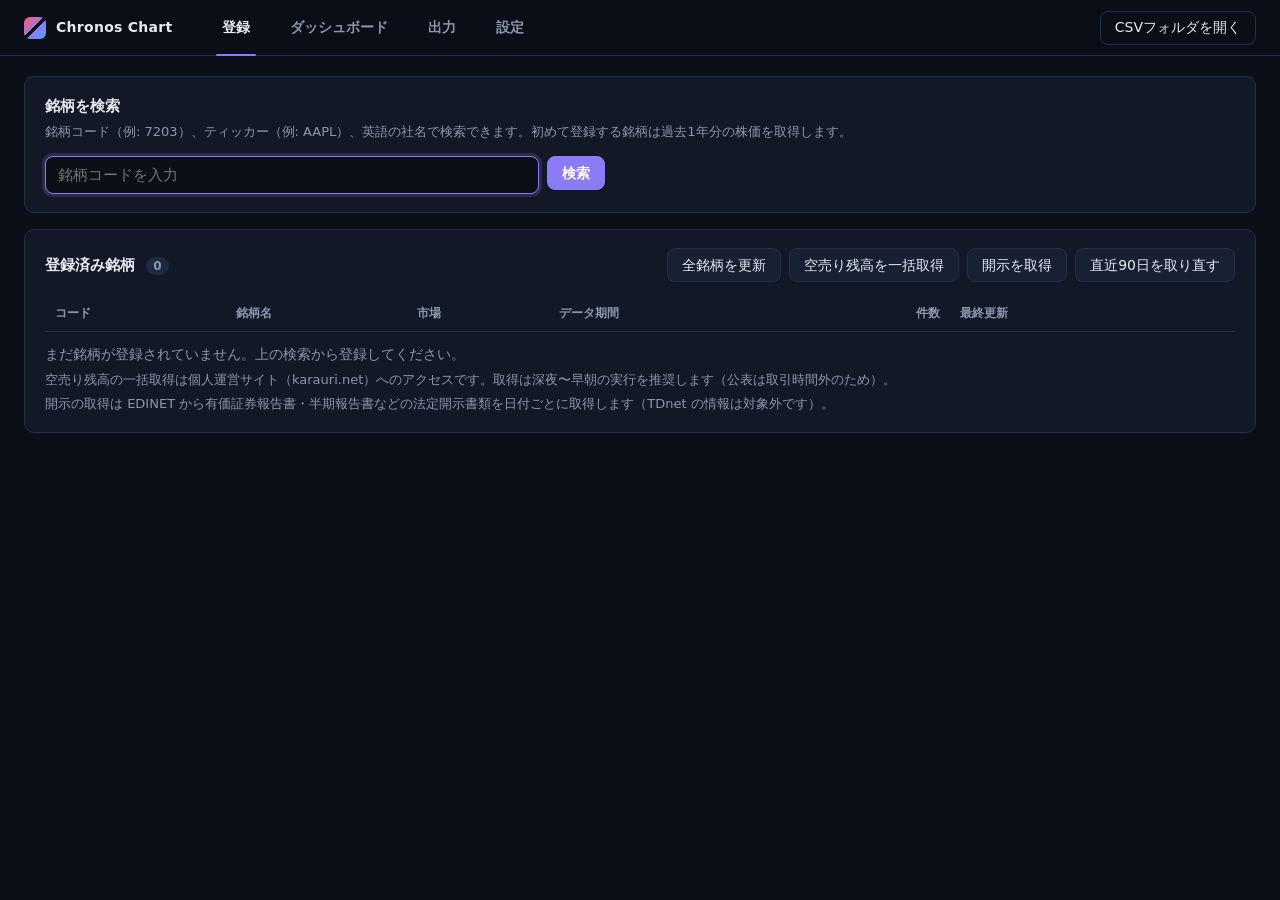
==== web/index.html @ d586bfea "P8-1〜P8-3: 実機テストで見つかった開示・空売りの不備を直す ユーザーの実データで、空売り残高も過去の開示も入らないという報告を受けて調べた。  P8-1 EDINET コードリストが一度も取" ====
<!DOCTYPE html>
<html lang="ja">
<head>
  <meta charset="utf-8">
  <meta name="viewport" content="width=device-width, initial-scale=1">
  <title>Chronos Chart</title>
  <link rel="stylesheet" href="css/style.css">
</head>
<body>
  <header class="app-header">
    <div class="brand">
      <span class="brand-mark" aria-hidden="true"></span>
      <span class="brand-name">Chronos Chart</span>
    </div>
    <nav class="tabs" role="tablist">
      <button class="tab is-active" role="tab" data-tab="register" aria-selected="true">登録</button>
      <button class="tab" role="tab" data-tab="dashboard" aria-selected="false">ダッシュボード</button>
      <button class="tab" role="tab" data-tab="export" aria-selected="false">出力</button>
      <button class="tab" role="tab" data-tab="settings" aria-selected="false">設定</button>
    </nav>
    <div class="job-status" id="job-status" hidden>
      <span class="spinner small"></span>
      <span class="job-label" id="job-label"></span>
      <span class="job-bar"><span id="job-bar-fill"></span></span>
      <button class="btn btn-ghost btn-sm" id="job-cancel">中断</button>
    </div>
    <div class="header-actions">
      <button class="btn btn-ghost" id="open-csv">CSVフォルダを開く</button>
    </div>
  </header>

  <main>
    <!-- ================= 登録画面 ================= -->
    <section class="view is-active" id="view-register" role="tabpanel">
      <div class="panel">
        <div class="panel-head">
          <h2>銘柄を検索</h2>
          <p class="hint">銘柄コード（例: 7203）、ティッカー（例: AAPL）、英語の社名で検索できます。初めて登録する銘柄は過去1年分の株価を取得します。</p>
        </div>
        <form class="search-form" id="search-form" autocomplete="off">
          <input class="input" id="search-input" type="text" placeholder="銘柄コードを入力" maxlength="40" autofocus>
          <button class="btn btn-primary" type="submit">検索</button>
        </form>
        <div class="table-wrap" id="search-results-wrap" hidden>
          <table class="table">
            <thead>
              <tr><th>シンボル</th><th>銘柄名</th><th>市場</th><th>種別</th><th class="col-actions"></th></tr>
            </thead>
            <tbody id="search-results"></tbody>
          </table>
        </div>
        <p class="empty" id="search-empty" hidden>該当する銘柄が見つかりませんでした。</p>
      </div>

      <div class="panel">
        <div class="panel-head row">
          <h2>登録済み銘柄 <span class="count" id="stock-count">0</span></h2>
          <div class="btn-row">
            <button class="btn" id="update-all">全銘柄を更新</button>
            <button class="btn" id="short-all" title="設定タブで karauri.net への連絡先を入力してください">空売り残高を一括取得</button>
            <button class="btn" id="disclosures-fetch" title="設定タブで EDINET の API キーを登録してください">開示を取得</button>
            <button class="btn" id="disclosures-redo" title="設定タブで EDINET の API キーを登録してください">直近90日を取り直す</button>
          </div>
        </div>
        <div class="table-wrap">
          <table class="table">
            <thead>
              <tr>
                <th>コード</th><th>銘柄名</th><th>市場</th><th>データ期間</th>
                <th class="num">件数</th><th>最終更新</th><th class="col-actions"></th>
              </tr>
            </thead>
            <tbody id="stock-list"></tbody>
          </table>
        </div>
        <p class="empty" id="stock-empty">まだ銘柄が登録されていません。上の検索から登録してください。</p>
        <p class="hint">空売り残高の一括取得は個人運営サイト（karauri.net）へのアクセスです。取得は深夜〜早朝の実行を推奨します（公表は取引時間外のため）。</p>
        <p class="hint" id="short-all-contact-hint" hidden>連絡先（メールアドレスなど）を設定タブで入力するまで、karauri.net へはアクセスしません。<b>相手サイトに連絡先を名乗るための仕様です。</b>設定タブの「空売り残高の取得（karauri.net）」から入力してください。</p>
        <p class="hint">開示の取得は EDINET から有価証券報告書・半期報告書などの法定開示書類を日付ごとに取得します（TDnet の情報は対象外です）。</p>
      </div>
    </section>

    <!-- ================= ダッシュボード画面 ================= -->
    <section class="view" id="view-dashboard" role="tabpanel">
      <div class="dash-toolbar">
        <select class="input select" id="stock-select" aria-label="銘柄"></select>
        <button class="btn" id="dash-update">最新データに更新</button>
        <button class="btn" id="dash-fetch-short">空売り残高を取得</button>
        <button class="btn" id="dash-fetch-taisyaku">貸借取引残高（日証金）を取得</button>
        <span class="toolbar-note" id="dash-updated"></span>
      </div>
      <p class="hint" id="dash-short-contact-hint" hidden>空売り残高の取得は、設定タブで連絡先（メールアドレスなど）を入力するまで実行できません。<b>相手サイトに連絡先を名乗るための仕様です。</b>設定タブの「空売り残高の取得（karauri.net）」から入力してください。</p>
      <p class="hint" id="dash-supply-hint">空売り残高の合計は本ツールが算出した値です（発行済株式総数の0.5%以上の報告義務がある機関のみが対象。0 は「空売りがない」ではなく、該当する報告者がいないことを意味します）。
        貸借取引残高（日証金）は貸借銘柄のみが対象で、本ツールで取得を始めた日以降のデータしかありません。</p>
      <p class="hint" id="dash-disclosure-counts"></p>

      <p class="empty big" id="dash-empty">登録済みの銘柄がありません。「登録」タブから銘柄を登録してください。</p>

      <div id="dash-content" hidden>
        <div class="quote-bar">
          <div class="quote-name">
            <div class="quote-title" id="q-name"></div>
            <div class="quote-sub" id="q-sub"></div>
          </div>
          <div class="quote-price">
            <span class="price" id="q-close"></span>
            <span class="change" id="q-change"></span>
          </div>
          <dl class="quote-stats">
            <div><dt>始値</dt><dd id="q-open"></dd></div>
            <div><dt>高値</dt><dd id="q-high"></dd></div>
            <div><dt>安値</dt><dd id="q-low"></dd></div>
            <div><dt>出来高</dt><dd id="q-volume"></dd></div>
          </dl>
        </div>

        <div class="dash-grid">
          <div class="panel chart-panel">
            <div class="chart-controls">
              <div class="control-group">
                <span class="control-label">期間</span>
                <div class="segmented" id="range-buttons">
                  <button data-range="63">3ヶ月</button>
                  <button data-range="126">6ヶ月</button>
                  <button data-range="all" class="is-active">全期間</button>
                </div>
              </div>
              <div class="control-group">
                <span class="control-label">メイン</span>
                <div class="chips" id="overlay-chips"></div>
              </div>
              <div class="control-group">
                <span class="control-label">サブ</span>
                <div class="chips" id="pane-chips"></div>
              </div>
            </div>
            <div class="chart-shell">
              <div class="chart-legend" id="chart-legend"></div>
              <div class="pane-labels" id="pane-labels"></div>
              <div id="chart"></div>
            </div>
          </div>

          <aside class="side">
            <div class="panel">
              <div class="panel-head"><h2>テクニカル判定 <span class="hint-inline" id="cards-date"></span></h2></div>
              <div id="cards"></div>
            </div>
            <div class="panel">
              <div class="panel-head"><h2>直近のシグナル</h2></div>
              <ul class="signal-list" id="signals"></ul>
            </div>
            <div class="panel">
              <div class="panel-head row">
                <h2>開示イベント <span class="hint-inline" id="events-summary"></span></h2>
              </div>
              <p class="hint events-note">決算短信・業績修正（TDnet）は対象外です。決算発表日は表示されません</p>
              <p class="hint events-note">出典：EDINET（金融庁）。本ツールが加工して表示しています</p>
              <p class="empty" id="events-empty" hidden></p>
              <ul class="event-list" id="events-list"></ul>
            </div>
          </aside>
        </div>

        <div class="panel">
          <div class="panel-head row">
            <h2>日次データ（直近60日）</h2>
            <span class="hint-inline">全期間のデータは CSV フォルダにあります</span>
          </div>
          <div class="table-wrap data-table-wrap">
            <table class="table data-table" id="data-table"></table>
          </div>
        </div>
      </div>
    </section>
    <!-- ================= 出力画面 ================= -->
    <section class="view" id="view-export" role="tabpanel">
      <div class="export-grid">
        <div class="panel">
          <div class="panel-head row">
            <h2>出力する銘柄 <span class="count" id="export-selected">0</span></h2>
            <label class="check-all"><input type="checkbox" id="export-check-all"> すべて選択</label>
          </div>
          <div class="table-wrap">
            <table class="table selectable">
              <thead>
                <tr><th class="col-check"></th><th>コード</th><th>銘柄名</th><th>市場</th><th>データ期間</th><th class="num">件数</th></tr>
              </thead>
              <tbody id="export-stocks"></tbody>
            </table>
          </div>
          <p class="empty" id="export-empty">まだ銘柄が登録されていません。「登録」タブから銘柄を登録してください。</p>
        </div>

        <div class="panel export-settings">
          <div class="panel-head">
            <h2>出力設定</h2>
            <p class="hint">AI に読ませるためのファイルを作成します（閲覧用 CSV とは別形式です）。</p>
          </div>
          <div class="field">
            <span class="field-label">形式</span>
            <div class="option-cards" id="export-format">
              <label class="option-card">
                <input type="radio" name="export-format" value="markdown" checked>
                <span class="option-title">テキスト（Markdown）</span>
                <span class="option-desc">前提条件・指標の定義・最新の判定・シグナル・日次データを1ファイルに。AI にそのまま渡す用途向け</span>
              </label>
              <label class="option-card">
                <input type="radio" name="export-format" value="csv">
                <span class="option-title">CSV</span>
                <span class="option-desc">全銘柄を1つの表に（symbol 列で区別）。英語の列名・ISO 日付・区切り文字なしの数値</span>
              </label>
            </div>
          </div>
          <div class="field">
            <span class="field-label">期間</span>
            <div class="segmented" id="export-days">
              <button data-days="20">直近20日</button>
              <button data-days="60" class="is-active">直近60日</button>
              <button data-days="120">直近120日</button>
              <button data-days="">全期間</button>
            </div>
          </div>
          <button class="btn btn-primary btn-block" id="export-run" disabled>出力する</button>
          <p class="hint" id="export-dir"></p>
        </div>
      </div>

      <div class="panel">
        <div class="panel-head row">
          <h2>出力済みファイル</h2>
          <button class="btn" id="open-output">出力フォルダを開く</button>
        </div>
        <div class="table-wrap">
          <table class="table">
            <thead><tr><th>ファイル名</th><th>形式</th><th class="num">サイズ</th><th>作成日時</th></tr></thead>
            <tbody id="export-files"></tbody>
          </table>
        </div>
        <p class="empty" id="export-files-empty">まだ出力したファイルはありません。</p>
      </div>
    </section>

    <!-- ================= 設定画面 ================= -->
    <section class="view" id="view-settings" role="tabpanel">
      <div id="settings-warnings"></div>
      <div class="settings-grid">
        <div>
          <div class="panel">
            <div class="panel-head">
              <h2>起動時の自動更新</h2>
              <p class="hint">アプリを起動するたびに1回だけ、登録銘柄のデータをバックグラウンドで更新します。開いたままでも再実行はしません。</p>
            </div>
            <label class="check-row"><input type="checkbox" data-setting="auto_update_on_start"> 起動時に自動更新する（株価・貸借取引残高・開示）</label>
            <label class="check-row"><input type="checkbox" data-setting="auto_update_short"> 空売り残高（karauri.net）も自動更新に含める</label>
            <p class="hint">空売り残高は「銘柄数 × 間隔」の時間がかかり、個人運営のサイトへ毎日アクセスすることになります。既定はオフです。</p>
            <div class="field inline">
              <label class="field-label" for="set-auto-interval">前回の取得からこの時間内はスキップ（分）</label>
              <input class="input input-num" id="set-auto-interval" type="number" min="0" data-setting="auto_update_min_interval_min">
            </div>
          </div>

          <div class="panel">
            <div class="panel-head">
              <h2>EDINET（法定開示）</h2>
              <p class="hint">API キーは各自で取得する必要があります（無料）。キーはこの PC の資格情報ストアに保存され、ファイルには書き込まれません。</p>
            </div>
            <div class="secret-row" data-secret="edinet_api_key">
              <span class="field-label">API キー</span>
              <code class="secret-current"></code>
              <input class="input" type="password" autocomplete="off" placeholder="新しいキーを入力（変更しない場合は空のまま）">
              <button class="btn btn-sm" data-act="reveal">表示</button>
              <button class="btn btn-sm btn-danger" data-act="clear">削除</button>
            </div>
            <div class="field inline">
              <button class="btn btn-sm" id="test-edinet">接続テスト</button>
              <span class="toolbar-note" id="test-edinet-result"></span>
            </div>
            <ol class="steps">
              <li><a href="https://api.edinet-fsa.go.jp/api/auth/index.aspx?mode=1" target="_blank" rel="noopener">API キー発行ページ</a>でサインアップ（メールアドレス登録）</li>
              <li>CAPTCHA と確認コードの入力</li>
              <li>パスワード設定（12文字以上・英大小／数字／記号から3種以上）</li>
              <li><b>多要素認証（MFA）</b>: 電話番号を登録し、SMS または音声通話で確認</li>
              <li>連絡先（所属・氏名・電話番号）を入力すると API キーが表示されます</li>
            </ol>
            <p class="hint">2年間利用がないキーは自動削除されます。取得したデータを利用する際は出典（EDINET）の明記が必要です。</p>
          </div>

          <div class="panel">
            <div class="panel-head">
              <h2>Gemini（AI 分析）</h2>
              <p class="hint">AI 分析は手動実行のみです。送信するのは株価・テクニカル指標・EDINET の開示一覧だけで、需給データは送りません。</p>
            </div>
            <div class="secret-row" data-secret="gemini_api_key">
              <span class="field-label">API キー</span>
              <code class="secret-current"></code>
              <input class="input" type="password" autocomplete="off" placeholder="新しいキーを入力（変更しない場合は空のまま）">
              <button class="btn btn-sm" data-act="reveal">表示</button>
              <button class="btn btn-sm btn-danger" data-act="clear">削除</button>
            </div>
            <div class="field">
              <label class="field-label" for="set-gemini-model">モデル名</label>
              <input class="input" id="set-gemini-model" type="text" data-setting="gemini_model" placeholder="AI Studio で使えるモデル名を入力">
            </div>
            <div class="field-grid">
              <div class="field"><label class="field-label" for="set-rpm">RPM（1分あたりリクエスト）</label><input class="input input-num" id="set-rpm" type="number" min="0" data-setting="gemini_rpm"></div>
              <div class="field"><label class="field-label" for="set-tpm">TPM（1分あたりトークン）</label><input class="input input-num" id="set-tpm" type="number" min="0" data-setting="gemini_tpm"></div>
              <div class="field"><label class="field-label" for="set-rpd">RPD（1日あたりリクエスト）</label><input class="input input-num" id="set-rpd" type="number" min="0" data-setting="gemini_rpd"></div>
              <div class="field"><label class="field-label" for="set-maxout">出力トークン上限</label><input class="input input-num" id="set-maxout" type="number" min="256" data-setting="gemini_max_output_tokens"></div>
              <div class="field"><label class="field-label" for="set-thinking">thinking の予算</label><input class="input input-num" id="set-thinking" type="number" min="0" data-setting="gemini_thinking_budget"></div>
            </div>
            <p class="hint">公式ドキュメントに無料枠の数値表はありません。<a href="https://aistudio.google.com/rate-limit" target="_blank" rel="noopener">AI Studio のレート制限ページ</a>で自分のアカウントの値を確認して入力してください。RPM・TPM・RPD のいずれかが 0 の間は AI 機能は無効です。</p>
            <p class="hint">上限は API キー単位ではなく<b>プロジェクト単位</b>です。同じプロジェクトを他のツールでも使っている場合、本ツールの残量表示より早く上限に達します。</p>
            <p class="hint">無料枠では、送信した内容が Google の製品改善に使われ、人間のレビュアーが読む場合があります。</p>
          </div>

          <div class="panel">
            <div class="panel-head">
              <h2>空売り残高の取得（karauri.net）</h2>
              <p class="hint">相手サーバーに負荷をかけないよう、間隔を空けて1件ずつ取得します。</p>
            </div>
            <div class="field">
              <label class="field-label" for="set-contact">連絡先（メールアドレスなど）</label>
              <input class="input" id="set-contact" type="text" data-setting="scrape_contact" placeholder="未設定の間は取得を実行しません">
              <p class="hint"><b>この連絡先は karauri.net へのリクエストごとに User-Agent として送信されます。</b>自動取得であることを名乗るためのもので、ブラウザの偽装はしません。</p>
            </div>
            <div class="field-grid">
              <div class="field"><label class="field-label" for="set-interval">リクエスト間隔（秒・下限 5）</label><input class="input input-num" id="set-interval" type="number" min="5" data-setting="scrape_interval_sec"></div>
              <div class="field"><label class="field-label" for="set-recheck">同じ銘柄を再取得しない時間（時間）</label><input class="input input-num" id="set-recheck" type="number" min="1" data-setting="short_recheck_hours"></div>
            </div>
          </div>

          <div class="settings-actions">
            <button class="btn btn-primary" id="settings-save">設定を保存</button>
            <span class="toolbar-note" id="settings-saved"></span>
          </div>
        </div>

        <div class="panel">
          <div class="panel-head"><h2>データの出典と利用上の制限</h2></div>
          <dl class="terms">
            <dt>株価 — Yahoo! Finance（yfinance）</dt>
            <dd>非公式ライブラリによる取得です。個人の分析用途に限ってください。</dd>
            <dt>空売り残高 — karauri.net（元データは JPX 公表）</dt>
            <dd>合計値は本ツールが算出したもので、サイトの公表値ではありません。0.5% 未満のポジションは公表されません。</dd>
            <dt>貸借取引残高 — 日本証券金融</dt>
            <dd>私的利用の範囲を超える利用、第三者への提供は禁止されています。貸借銘柄のみが対象で、本ツールで取得を始めた日以降のデータしかありません。</dd>
            <dt>法定開示 — EDINET（金融庁）</dt>
            <dd>利用時は出典の明記が必要です。決算短信・業績修正（TDnet）は含まれません。</dd>
          </dl>
          <p class="hint"><b>取得したデータを再配布・公開しないでください。</b>需給データ（空売り残高・貸借取引残高）は画面表示のみに使い、エクスポート・AI への送信・レポートには含めません。</p>
          <p class="hint">別の PC へ移すときは <code>data</code> フォルダをまるごとコピーし、API キーを入力し直してください。貸借取引残高は取り直せません。</p>
        </div>
      </div>
    </section>
  </main>

  <div class="busy" id="busy" hidden>
    <div class="busy-box"><span class="spinner"></span><span id="busy-text">処理中…</span></div>
  </div>
  <div class="toasts" id="toasts" aria-live="polite"></div>

  <script src="vendor/lightweight-charts.standalone.production.js"></script>
  <script src="js/bridge.js"></script>
  <script src="js/format.js"></script>
  <script src="js/chart.js"></script>
  <script src="js/jobs.js"></script>
  <script src="js/app.js"></script>
  <script src="js/settings.js"></script>
</body>
</html>
---- web/css/style.css ----
:root {
  --bg: #0b0f17;
  --surface: #121826;
  --surface-2: #182033;
  --surface-3: #1f2940;
  --border: #243049;
  --text: #e6ebf3;
  --muted: #8b97ad;
  --faint: #5d6880;
  --accent: #8b7cf6;
  --accent-strong: #a597ff;
  /* 国内の慣習に合わせて 上昇=赤 / 下落=青 */
  --up: #ff5c6c;
  --up-soft: rgba(255, 92, 108, 0.14);
  --down: #3ea6ff;
  --down-soft: rgba(62, 166, 255, 0.14);
  --neutral-soft: rgba(139, 151, 173, 0.14);
  --event-supply: #fb923c;
  --event-report: #7dd3fc;
  --event-other: #8b97ad;
  --radius: 10px;
  --font: "Segoe UI", "Yu Gothic UI", "Meiryo", system-ui, sans-serif;
  --mono: "Cascadia Mono", "Consolas", "BIZ UDGothic", monospace;
}

* { box-sizing: border-box; }

html, body {
  margin: 0;
  background: var(--bg);
  color: var(--text);
  font: 14px/1.55 var(--font);
  -webkit-font-smoothing: antialiased;
}

button, input, select { font: inherit; color: inherit; }
[hidden] { display: none !important; }

/* ---------- header ---------- */
.app-header {
  position: sticky;
  top: 0;
  z-index: 20;
  display: flex;
  align-items: center;
  gap: 32px;
  height: 56px;
  padding: 0 24px;
  background: rgba(11, 15, 23, 0.92);
  border-bottom: 1px solid var(--border);
  backdrop-filter: blur(8px);
}

.brand { display: flex; align-items: center; gap: 10px; font-weight: 700; letter-spacing: 0.02em; }
.brand-mark {
  width: 22px; height: 22px; border-radius: 6px;
  background:
    linear-gradient(135deg, transparent 45%, var(--bg) 45% 55%, transparent 55%),
    linear-gradient(135deg, var(--up), var(--accent) 60%, var(--down));
}

.tabs { display: flex; gap: 4px; height: 100%; }
.tab {
  position: relative;
  padding: 0 18px;
  background: none;
  border: 0;
  color: var(--muted);
  cursor: pointer;
  font-weight: 600;
}
.tab:hover { color: var(--text); }
.tab.is-active { color: var(--text); }
.tab.is-active::after {
  content: "";
  position: absolute; left: 12px; right: 12px; bottom: -1px;
  height: 2px; border-radius: 2px;
  background: var(--accent);
}
.header-actions { margin-left: auto; }

/* ---------- バックグラウンド処理の進捗（ヘッダ）---------- */
.job-status {
  display: flex; align-items: center; gap: 10px;
  margin-left: auto; min-width: 0;
  color: var(--muted); font-size: 12.5px;
}
.job-status[hidden] { display: none; }
.job-status:not([hidden]) + .header-actions { margin-left: 0; }
.job-label { max-width: 360px; overflow: hidden; text-overflow: ellipsis; white-space: nowrap; }
.job-bar { width: 120px; height: 4px; border-radius: 2px; background: var(--surface-3); overflow: hidden; }
.job-bar > span { display: block; height: 100%; width: 0; background: var(--accent); transition: width 0.3s; }
.job-bar.is-indeterminate > span { width: 35%; animation: job-slide 1.2s ease-in-out infinite; }
@keyframes job-slide { 0% { margin-left: -35%; } 100% { margin-left: 100%; } }
.spinner.small { width: 13px; height: 13px; }

/* ---------- layout ---------- */
main { padding: 20px 24px 40px; max-width: 1680px; margin: 0 auto; }
.view { display: none; }
.view.is-active { display: block; }

.panel {
  background: var(--surface);
  border: 1px solid var(--border);
  border-radius: var(--radius);
  padding: 18px 20px;
  margin-bottom: 16px;
}
.panel-head { margin-bottom: 14px; }
.panel-head.row { display: flex; align-items: center; justify-content: space-between; gap: 12px; }
.btn-row { display: flex; align-items: center; gap: 8px; }
.panel h2 { margin: 0; font-size: 15px; font-weight: 700; }
.hint { margin: 4px 0 0; color: var(--muted); font-size: 13px; }
.hint-inline { color: var(--faint); font-size: 12px; font-weight: 400; margin-left: 6px; }
.count {
  display: inline-block; min-width: 22px; padding: 0 7px; margin-left: 6px;
  border-radius: 999px; background: var(--surface-3); color: var(--muted);
  font-size: 12px; text-align: center;
}
.empty { color: var(--muted); margin: 12px 0 0; }
.empty.big { padding: 60px 0; text-align: center; font-size: 15px; }

/* ---------- controls ---------- */
.btn {
  display: inline-flex; align-items: center; gap: 6px;
  height: 34px; padding: 0 14px;
  background: var(--surface-2);
  border: 1px solid var(--border);
  border-radius: 8px;
  cursor: pointer;
  white-space: nowrap;
  transition: background 0.12s, border-color 0.12s;
}
.btn:hover { background: var(--surface-3); border-color: #33415f; }
.btn:disabled { opacity: 0.5; cursor: default; }
.btn-primary { background: var(--accent); border-color: var(--accent); color: #fff; font-weight: 600; }
.btn-primary:hover { background: var(--accent-strong); border-color: var(--accent-strong); }
.btn-ghost { background: transparent; }
.btn-danger:hover { color: var(--up); border-color: var(--up); background: var(--up-soft); }
.btn-sm { height: 28px; padding: 0 10px; font-size: 12.5px; }

.input {
  height: 38px; padding: 0 12px;
  background: var(--bg);
  border: 1px solid var(--border);
  border-radius: 8px;
  outline: none;
}
.input:focus { border-color: var(--accent); box-shadow: 0 0 0 3px rgba(139, 124, 246, 0.2); }
.select { min-width: 280px; cursor: pointer; }
.select option { background: var(--surface); }

.search-form { display: flex; gap: 8px; max-width: 560px; }
.search-form .input { flex: 1; font-size: 15px; }

/* ---------- tables ---------- */
.table-wrap { overflow-x: auto; margin-top: 14px; }
.table { width: 100%; border-collapse: collapse; font-variant-numeric: tabular-nums; }
.table th {
  padding: 8px 10px;
  color: var(--muted); font-size: 12px; font-weight: 600; text-align: left;
  border-bottom: 1px solid var(--border);
  white-space: nowrap;
}
.table td { padding: 9px 10px; border-bottom: 1px solid rgba(36, 48, 73, 0.6); white-space: nowrap; }
.table tbody tr:hover td { background: rgba(31, 41, 64, 0.5); }
.table .num { text-align: right; }
.table .col-actions { text-align: right; }
.table td.actions { text-align: right; }
.table td.actions .btn + .btn { margin-left: 6px; }
.symbol { font-family: var(--mono); font-weight: 600; }
.muted { color: var(--muted); }
.tag {
  display: inline-block; padding: 1px 8px; border-radius: 999px;
  background: var(--surface-3); color: var(--muted); font-size: 12px;
}
.tag-ok { background: rgba(139, 124, 246, 0.16); color: var(--accent-strong); }

.data-table-wrap { max-height: 520px; overflow: auto; }
.data-table th, .data-table td { text-align: right; font-size: 12.5px; }
.data-table thead th { position: sticky; top: 0; background: var(--surface); z-index: 1; }
.data-table th:first-child, .data-table td:first-child {
  position: sticky; left: 0; text-align: left; background: var(--surface); z-index: 2;
}
.data-table thead th:first-child { z-index: 3; }

/* ---------- dashboard ---------- */
.dash-toolbar { display: flex; align-items: center; gap: 10px; margin-bottom: 16px; }
.toolbar-note { color: var(--faint); font-size: 12px; margin-left: 4px; }
.toolbar-note.is-ok { color: var(--accent-strong); }
.toolbar-note.is-error { color: var(--up); }

.quote-bar {
  display: flex; align-items: center; gap: 36px; flex-wrap: wrap;
  padding: 16px 20px; margin-bottom: 16px;
  background: linear-gradient(90deg, var(--surface-2), var(--surface));
  border: 1px solid var(--border);
  border-radius: var(--radius);
}
.quote-title { font-size: 20px; font-weight: 700; }
.quote-sub { color: var(--muted); font-size: 13px; }
.quote-price { display: flex; align-items: baseline; gap: 12px; font-variant-numeric: tabular-nums; }
.price { font-size: 30px; font-weight: 700; letter-spacing: -0.01em; }
.change { font-size: 15px; font-weight: 600; }
.quote-stats { display: flex; gap: 26px; margin: 0 0 0 auto; font-variant-numeric: tabular-nums; }
.quote-stats dt { color: var(--faint); font-size: 12px; }
.quote-stats dd { margin: 0; font-weight: 600; }
.is-up { color: var(--up); }
.is-down { color: var(--down); }

.dash-grid { display: grid; grid-template-columns: minmax(0, 1fr) 340px; gap: 16px; align-items: start; }
@media (max-width: 1280px) { .dash-grid { grid-template-columns: 1fr; } }

.chart-panel { padding: 14px 16px; }
.chart-controls { display: flex; flex-wrap: wrap; gap: 10px 22px; margin-bottom: 12px; }
.control-group { display: flex; align-items: center; gap: 8px; flex-wrap: wrap; }
.control-label { color: var(--faint); font-size: 12px; }

.segmented { display: inline-flex; background: var(--bg); border: 1px solid var(--border); border-radius: 8px; padding: 2px; }
.segmented button {
  padding: 3px 12px; border: 0; border-radius: 6px; background: none;
  color: var(--muted); cursor: pointer; font-size: 12.5px;
}
.segmented button.is-active { background: var(--surface-3); color: var(--text); }

.chips { display: flex; flex-wrap: wrap; gap: 6px; }
.chip {
  display: inline-flex; align-items: center; gap: 6px;
  height: 26px; padding: 0 10px;
  border: 1px solid var(--border); border-radius: 999px;
  background: transparent; color: var(--muted);
  cursor: pointer; font-size: 12.5px;
}
.chip::before { content: ""; width: 8px; height: 8px; border-radius: 50%; background: var(--chip-color, var(--faint)); opacity: 0.35; }
.chip.is-on { color: var(--text); background: var(--surface-2); border-color: #33415f; }
.chip.is-on::before { opacity: 1; }
.chip.is-unavailable, .chip:disabled { color: var(--faint); cursor: not-allowed; opacity: 0.5; }
.chip.is-unavailable::before, .chip:disabled::before { opacity: 0.15; }

.chart-shell { position: relative; }
#chart { width: 100%; height: 520px; }
.chart-legend {
  position: absolute; top: 6px; left: 8px; z-index: 5;
  display: flex; flex-wrap: wrap; gap: 4px 12px;
  max-width: calc(100% - 90px);
  font-size: 12px; font-variant-numeric: tabular-nums;
  pointer-events: none;
}
.chart-legend .lg-date { color: var(--muted); }
.chart-legend b { font-weight: 600; }
.pane-labels { position: absolute; inset: 0; pointer-events: none; z-index: 4; }
.pane-label {
  position: absolute; left: 8px;
  font-size: 11.5px; color: var(--muted);
  background: rgba(18, 24, 38, 0.8); padding: 0 6px; border-radius: 4px;
}

/* ---------- side ---------- */
.side .panel { padding: 16px; }
.card-group + .card-group { margin-top: 14px; }
.card-group-title { color: var(--faint); font-size: 11.5px; letter-spacing: 0.06em; margin-bottom: 6px; }
.ind-card {
  display: grid; grid-template-columns: 1fr auto; gap: 2px 10px;
  padding: 9px 11px; margin-bottom: 6px;
  border-radius: 8px; background: var(--surface-2);
  border-left: 3px solid var(--faint);
}
.ind-card.bull { border-left-color: var(--up); }
.ind-card.bear { border-left-color: var(--down); }
.ind-card .name { font-weight: 600; font-size: 13px; }
.ind-card .value { font-variant-numeric: tabular-nums; font-weight: 600; text-align: right; }
.ind-card .note { grid-column: 1 / -1; color: var(--muted); font-size: 12px; }
.badge {
  display: inline-block; margin-left: 6px; padding: 0 7px; border-radius: 999px;
  font-size: 11px; font-weight: 600; vertical-align: 1px;
}
.badge.bull { background: var(--up-soft); color: var(--up); }
.badge.bear { background: var(--down-soft); color: var(--down); }
.badge.neutral, .badge.na { background: var(--neutral-soft); color: var(--muted); }

.signal-list { list-style: none; margin: 0; padding: 0; }
.signal-list li {
  display: flex; align-items: center; gap: 10px;
  padding: 7px 0; border-bottom: 1px solid rgba(36, 48, 73, 0.6); font-size: 13px;
}
.signal-list li:last-child { border-bottom: 0; }
.signal-list .date { color: var(--muted); font-variant-numeric: tabular-nums; font-size: 12px; width: 80px; }
.signal-dot { width: 8px; height: 8px; border-radius: 50%; flex: none; }
.signal-dot.buy { background: var(--up); }
.signal-dot.sell { background: var(--down); }

/* ---------- 開示イベント欄（P5-4 / P5-5） ---------- */
.events-note { font-size: 12px; margin-top: 4px; }
.event-list {
  list-style: none; margin: 10px 0 0; padding: 0;
  max-height: 420px; overflow-y: auto;
}
.event-item {
  display: flex; flex-direction: column; gap: 3px;
  padding: 9px 4px; border-bottom: 1px solid rgba(36, 48, 73, 0.6);
  font-size: 12.5px; cursor: pointer;
  transition: background-color 0.2s;
}
.event-item:last-child { border-bottom: 0; }
.event-item:hover { background: rgba(31, 41, 64, 0.5); }
.event-row-1 { display: flex; align-items: center; gap: 8px; }
.event-time { color: var(--muted); font-variant-numeric: tabular-nums; }
.event-desc { color: var(--muted); }
.event-meta { color: var(--faint); font-size: 11.5px; }
.event-nomarker { color: var(--faint); font-size: 11.5px; }
.event-open { margin-left: auto; }
.event-badge {
  display: inline-block; padding: 0 7px; border-radius: 999px;
  font-size: 11px; font-weight: 600;
  background: var(--neutral-soft); color: var(--muted);
}
.event-badge.category-report { background: rgba(125, 211, 252, 0.16); color: var(--event-report); }
.event-badge.category-supply { background: rgba(251, 146, 60, 0.16); color: var(--event-supply); }
.event-badge.category-other { background: rgba(139, 151, 173, 0.16); color: var(--event-other); }
.event-badge.is-withdrawn { background: var(--up-soft); color: var(--up); }
.event-item.is-withdrawn { opacity: 0.55; }
.event-item.is-marker-highlight { background: rgba(139, 124, 246, 0.18); }

/* ---------- export ---------- */
.export-grid { display: grid; grid-template-columns: minmax(0, 1fr) 380px; gap: 16px; align-items: start; }
@media (max-width: 1180px) { .export-grid { grid-template-columns: 1fr; } }

input[type="checkbox"], input[type="radio"] { accent-color: var(--accent); width: 15px; height: 15px; cursor: pointer; }
.check-all { display: inline-flex; align-items: center; gap: 6px; color: var(--muted); font-size: 13px; cursor: pointer; }
.table .col-check { width: 36px; }
.table.selectable tbody tr { cursor: pointer; }
.table.selectable tbody tr.is-selected td { background: rgba(139, 124, 246, 0.08); }

.field { margin-bottom: 16px; }
.field-label { display: block; color: var(--faint); font-size: 12px; margin-bottom: 6px; }
.option-cards { display: grid; gap: 8px; }
.option-card {
  display: grid; grid-template-columns: auto 1fr; gap: 2px 10px; align-items: center;
  padding: 10px 12px; border: 1px solid var(--border); border-radius: 8px;
  background: var(--bg); cursor: pointer;
}
.option-card:has(input:checked) { border-color: var(--accent); background: rgba(139, 124, 246, 0.08); }
.option-card input { grid-row: span 2; }
.option-title { font-weight: 600; }
.option-desc { color: var(--muted); font-size: 12px; }
.btn-block { width: 100%; justify-content: center; height: 40px; font-size: 14px; }
.export-settings .hint { word-break: break-all; }
.file-name { font-family: var(--mono); font-size: 12.5px; }

/* ---------- overlay / toast ---------- */
.busy {
  position: fixed; inset: 0; z-index: 50;
  display: grid; place-items: center;
  background: rgba(5, 8, 13, 0.55);
}
.busy-box {
  display: flex; align-items: center; gap: 12px;
  padding: 16px 22px; border-radius: var(--radius);
  background: var(--surface-2); border: 1px solid var(--border);
}
.spinner {
  width: 18px; height: 18px; border-radius: 50%;
  border: 2px solid var(--surface-3); border-top-color: var(--accent);
  animation: spin 0.8s linear infinite;
}
@keyframes spin { to { transform: rotate(360deg); } }

.toasts { position: fixed; right: 20px; bottom: 20px; z-index: 60; display: flex; flex-direction: column; gap: 8px; }
.toast {
  max-width: 420px; padding: 11px 14px;
  border-radius: 8px; background: var(--surface-2); border: 1px solid var(--border);
  border-left: 3px solid var(--accent);
  box-shadow: 0 8px 24px rgba(0, 0, 0, 0.35);
  animation: toast-in 0.18s ease-out;
}
.toast.error { border-left-color: var(--up); }
.toast.warn { border-left-color: #f5b83d; }
@keyframes toast-in { from { transform: translateY(8px); opacity: 0; } }

::-webkit-scrollbar { width: 10px; height: 10px; }
::-webkit-scrollbar-thumb { background: var(--surface-3); border-radius: 10px; border: 2px solid var(--surface); }
::-webkit-scrollbar-track { background: transparent; }

/* ---------- 設定 ---------- */
.settings-grid { display: grid; grid-template-columns: minmax(0, 1fr) 380px; gap: 16px; align-items: start; }
.settings-actions { display: flex; align-items: center; gap: 12px; margin-bottom: 16px; }
.check-row { display: flex; align-items: center; gap: 8px; margin: 8px 0; cursor: pointer; }
.field.inline { display: flex; align-items: center; gap: 12px; margin: 12px 0 0; }
.field.inline .field-label { margin: 0; }
.field-grid { display: grid; grid-template-columns: repeat(auto-fill, minmax(220px, 1fr)); gap: 0 16px; }
.input-num { width: 140px; }
#view-settings .field > .input:not(.input-num) { width: 100%; max-width: 460px; }
.secret-row { display: flex; align-items: center; gap: 8px; margin-bottom: 14px; flex-wrap: wrap; }
.secret-row .field-label { margin: 0; min-width: 64px; }
.secret-row .input { flex: 1; min-width: 260px; }
.secret-current { font-family: var(--mono); font-size: 12.5px; color: var(--muted); min-width: 96px; }
.secret-current.is-set { color: var(--text); }
.steps { margin: 0 0 8px; padding-left: 22px; color: var(--muted); font-size: 13px; line-height: 1.9; }
.steps b { color: var(--text); }
.terms { margin: 0 0 12px; font-size: 13px; }
.terms dt { font-weight: 600; margin-top: 12px; }
.terms dd { margin: 2px 0 0; color: var(--muted); }
.panel a { color: var(--accent-strong); }
.notice {
  margin-bottom: 16px; padding: 12px 16px; border-radius: var(--radius);
  border: 1px solid #5c4a1c; background: rgba(245, 184, 61, 0.08); color: #f5d38a; font-size: 13px;
}
@media (max-width: 1200px) { .settings-grid { grid-template-columns: minmax(0, 1fr); } }
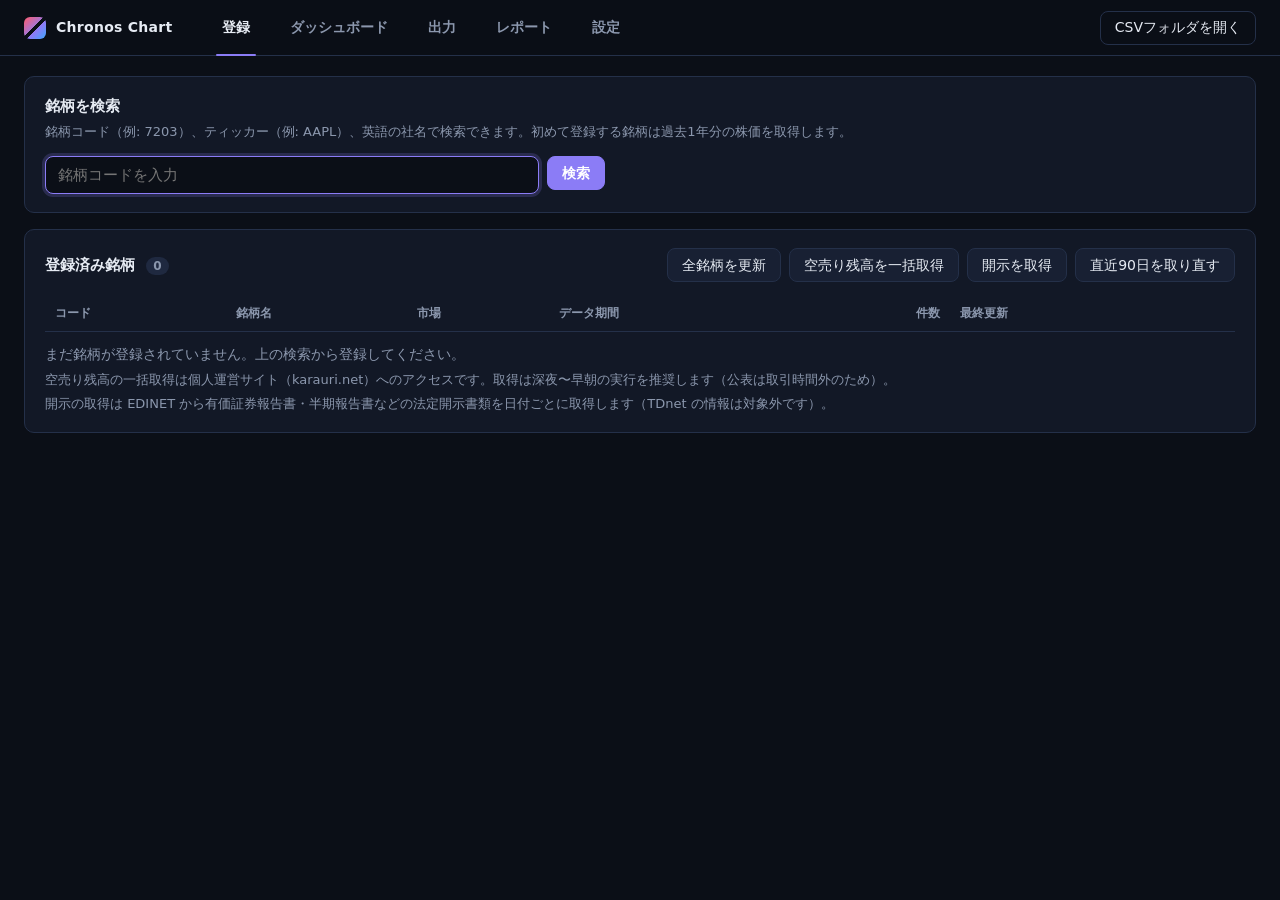
==== commit 69b3ad80: "P6-6: レポートタブ UI と AI 関連 API。P6 完了 - api.py: ai_quota / ai_reset_exhausted / ai_estimate / list_repor" ====
--- a/web/index.html
+++ b/web/index.html
@@ -16,6 +16,7 @@
       <button class="tab is-active" role="tab" data-tab="register" aria-selected="true">登録</button>
       <button class="tab" role="tab" data-tab="dashboard" aria-selected="false">ダッシュボード</button>
       <button class="tab" role="tab" data-tab="export" aria-selected="false">出力</button>
+      <button class="tab" role="tab" data-tab="reports" aria-selected="false">レポート</button>
       <button class="tab" role="tab" data-tab="settings" aria-selected="false">設定</button>
     </nav>
     <div class="job-status" id="job-status" hidden>
@@ -115,6 +116,9 @@
         </div>
 
         <div class="dash-grid">
+          <!-- 左カラム: チャートと日次データ。右カラム（テクニカル判定など）のほうが縦に長いので、
+               日次データをここに入れてチャート下の余白を埋める -->
+          <div class="dash-main">
           <div class="panel chart-panel">
             <div class="chart-controls">
               <div class="control-group">
@@ -141,6 +145,17 @@
             </div>
           </div>
 
+          <div class="panel">
+            <div class="panel-head row">
+              <h2>日次データ（直近60日）</h2>
+              <span class="hint-inline">全期間のデータは CSV フォルダにあります</span>
+            </div>
+            <div class="table-wrap data-table-wrap">
+              <table class="table data-table" id="data-table"></table>
+            </div>
+          </div>
+          </div>
+
           <aside class="side">
             <div class="panel">
               <div class="panel-head"><h2>テクニカル判定 <span class="hint-inline" id="cards-date"></span></h2></div>
@@ -162,15 +177,6 @@
           </aside>
         </div>
 
-        <div class="panel">
-          <div class="panel-head row">
-            <h2>日次データ（直近60日）</h2>
-            <span class="hint-inline">全期間のデータは CSV フォルダにあります</span>
-          </div>
-          <div class="table-wrap data-table-wrap">
-            <table class="table data-table" id="data-table"></table>
-          </div>
-        </div>
       </div>
     </section>
     <!-- ================= 出力画面 ================= -->
@@ -241,6 +247,64 @@
       </div>
     </section>
 
+    <!-- ================= レポート画面（P6-6） ================= -->
+    <section class="view" id="view-reports" role="tabpanel">
+      <div class="panel">
+        <div class="panel-head row">
+          <h2>Gemini の利用状況</h2>
+          <span class="hint-inline" id="report-quota-updated"></span>
+        </div>
+        <div id="report-quota-body"></div>
+      </div>
+
+      <div class="reports-grid">
+        <div class="panel">
+          <div class="panel-head">
+            <h2>AI分析レポートを作成</h2>
+            <p class="hint">送るのは銘柄情報・株価とテクニカル指標・EDINETの開示（本文は含まない）だけです。需給データ（空売り残高・貸借取引残高）は送信しません。</p>
+          </div>
+          <div class="field">
+            <label class="field-label" for="report-stock-select">銘柄</label>
+            <select class="input select" id="report-stock-select" aria-label="銘柄"></select>
+          </div>
+          <div class="field">
+            <span class="field-label">期間</span>
+            <div class="segmented" id="report-days">
+              <button data-days="20">直近20日</button>
+              <button data-days="60" class="is-active">直近60日</button>
+              <button data-days="120">直近120日</button>
+            </div>
+          </div>
+          <p class="notice" id="report-unavailable" hidden></p>
+          <div class="btn-row" id="report-unavailable-actions" hidden>
+            <button class="btn btn-sm" id="report-goto-settings">設定タブへ移動</button>
+          </div>
+          <button class="btn btn-primary btn-block" id="report-run" disabled>分析を実行</button>
+          <p class="hint">AI の出力は検証されていません。投資助言ではありません。</p>
+          <p class="hint">開示は EDINET の法定開示のみです。決算短信・業績修正（TDnet）は対象外です。</p>
+        </div>
+
+        <div class="panel">
+          <div class="panel-head row">
+            <h2>生成済みレポート</h2>
+            <button class="btn" id="open-reports-folder">保存フォルダを開く</button>
+          </div>
+          <div class="table-wrap">
+            <table class="table">
+              <thead>
+                <tr>
+                  <th>生成日時</th><th>銘柄</th><th>モデル</th>
+                  <th class="num">入力トークン</th><th class="num">出力トークン</th><th class="col-actions"></th>
+                </tr>
+              </thead>
+              <tbody id="report-list"></tbody>
+            </table>
+          </div>
+          <p class="empty" id="report-list-empty" hidden>まだレポートを作成していません。</p>
+        </div>
+      </div>
+    </section>
+
     <!-- ================= 設定画面 ================= -->
     <section class="view" id="view-settings" role="tabpanel">
       <div id="settings-warnings"></div>
@@ -302,6 +366,10 @@
               <label class="field-label" for="set-gemini-model">モデル名</label>
               <input class="input" id="set-gemini-model" type="text" data-setting="gemini_model" placeholder="AI Studio で使えるモデル名を入力">
             </div>
+            <div class="field inline">
+              <button class="btn btn-sm" id="test-gemini">接続テスト</button>
+              <span class="toolbar-note" id="test-gemini-result"></span>
+            </div>
             <div class="field-grid">
               <div class="field"><label class="field-label" for="set-rpm">RPM（1分あたりリクエスト）</label><input class="input input-num" id="set-rpm" type="number" min="0" data-setting="gemini_rpm"></div>
               <div class="field"><label class="field-label" for="set-tpm">TPM（1分あたりトークン）</label><input class="input input-num" id="set-tpm" type="number" min="0" data-setting="gemini_tpm"></div>
@@ -312,6 +380,11 @@
             <p class="hint">公式ドキュメントに無料枠の数値表はありません。<a href="https://aistudio.google.com/rate-limit" target="_blank" rel="noopener">AI Studio のレート制限ページ</a>で自分のアカウントの値を確認して入力してください。RPM・TPM・RPD のいずれかが 0 の間は AI 機能は無効です。</p>
             <p class="hint">上限は API キー単位ではなく<b>プロジェクト単位</b>です。同じプロジェクトを他のツールでも使っている場合、本ツールの残量表示より早く上限に達します。</p>
             <p class="hint">無料枠では、送信した内容が Google の製品改善に使われ、人間のレビュアーが読む場合があります。</p>
+            <div class="field inline">
+              <button class="btn btn-sm" id="reset-gemini-exhausted">打ち切りフラグを手動解除</button>
+              <span class="toolbar-note" id="reset-gemini-exhausted-result"></span>
+            </div>
+            <p class="hint">429（クォータ超過）の判定は自前の見積りです。誤って打ち切り扱いになった場合はここで解除できます。</p>
           </div>
 
           <div class="panel">
@@ -355,6 +428,15 @@
     </section>
   </main>
 
+  <!-- 開示モーダル（P9-3）。中身は JS で描画する。<dialog> なので Esc / ::backdrop クリックで閉じる -->
+  <dialog class="modal" id="disclosure-modal">
+    <div class="modal-head">
+      <h2 id="modal-title"></h2>
+      <button class="btn btn-sm modal-close" id="modal-close" aria-label="閉じる">✕</button>
+    </div>
+    <div class="modal-body" id="modal-body"></div>
+  </dialog>
+
   <div class="busy" id="busy" hidden>
     <div class="busy-box"><span class="spinner"></span><span id="busy-text">処理中…</span></div>
   </div>
--- a/web/css/style.css
+++ b/web/css/style.css
@@ -209,6 +209,8 @@
 .is-down { color: var(--down); }
 
 .dash-grid { display: grid; grid-template-columns: minmax(0, 1fr) 340px; gap: 16px; align-items: start; }
+/* 左カラム（チャート＋日次データ）。min-width: 0 が無いと表の横スクロールで列幅が押し広げられる */
+.dash-main { display: flex; flex-direction: column; gap: 16px; min-width: 0; }
 @media (max-width: 1280px) { .dash-grid { grid-template-columns: 1fr; } }
 
 .chart-panel { padding: 14px 16px; }
@@ -325,6 +327,11 @@
 .export-grid { display: grid; grid-template-columns: minmax(0, 1fr) 380px; gap: 16px; align-items: start; }
 @media (max-width: 1180px) { .export-grid { grid-template-columns: 1fr; } }
 
+/* ---------- レポート（P6-6） ---------- */
+.reports-grid { display: grid; grid-template-columns: minmax(0, 1fr) 380px; gap: 16px; align-items: start; margin-top: 16px; }
+@media (max-width: 1180px) { .reports-grid { grid-template-columns: 1fr; } }
+#report-quota-body .quote-stats { flex-wrap: wrap; gap: 20px 32px; margin: 0; }
+
 input[type="checkbox"], input[type="radio"] { accent-color: var(--accent); width: 15px; height: 15px; cursor: pointer; }
 .check-all { display: inline-flex; align-items: center; gap: 6px; color: var(--muted); font-size: 13px; cursor: pointer; }
 .table .col-check { width: 36px; }
@@ -376,6 +383,41 @@
 .toast.error { border-left-color: var(--up); }
 .toast.warn { border-left-color: #f5b83d; }
 @keyframes toast-in { from { transform: translateY(8px); opacity: 0; } }
+
+/* ---------- 開示モーダル (P9-3) ---------- */
+/* <dialog> の UA 既定（白背景・枠線・中央寄せの余白計算）を消してパネルの見た目に合わせる。
+   幅・高さは画面の8割に固定し、はみ出す本文は .modal-body だけでスクロールさせる（ページ全体はスクロールしない） */
+dialog.modal {
+  width: 80vw;
+  max-width: 960px;
+  height: 80vh;
+  padding: 0;
+  border: 1px solid var(--border);
+  border-radius: var(--radius);
+  background: var(--surface);
+  color: var(--text);
+  box-shadow: 0 20px 60px rgba(0, 0, 0, 0.45);
+}
+dialog.modal[open] { display: flex; flex-direction: column; }
+dialog.modal::backdrop { background: rgba(5, 8, 13, 0.6); }
+.modal-head {
+  display: flex; align-items: center; justify-content: space-between; gap: 12px;
+  padding: 14px 20px; border-bottom: 1px solid var(--border); flex: none;
+}
+.modal-head h2 { margin: 0; font-size: 15px; font-weight: 700; }
+.modal-close { width: 30px; height: 30px; padding: 0; display: grid; place-items: center; flex: none; }
+.modal-body { flex: 1; min-height: 0; overflow-y: auto; padding: 16px 20px; }
+.modal-doc + .modal-doc { margin-top: 20px; padding-top: 20px; border-top: 1px solid var(--border); }
+.modal-doc-actions { display: flex; align-items: center; gap: 8px; margin: 10px 0; flex-wrap: wrap; }
+.modal-doc-status { color: var(--muted); font-size: 13px; }
+.modal-doc-reason { color: var(--muted); font-size: 13px; margin-top: 8px; }
+.modal-doc-truncated { color: var(--faint); font-size: 12px; margin-top: 10px; }
+/* 本文は行間広め・折返し保持（pre-wrap）。等幅にはしない（読みやすさ優先、SPEC §2.4.8 の意図） */
+.modal-doc-text {
+  margin-top: 10px; font-size: 13.5px; line-height: 1.8; color: var(--text);
+  white-space: pre-wrap; word-break: break-word;
+}
+.modal-footnote { margin-top: 20px; }
 
 ::-webkit-scrollbar { width: 10px; height: 10px; }
 ::-webkit-scrollbar-thumb { background: var(--surface-3); border-radius: 10px; border: 2px solid var(--surface); }
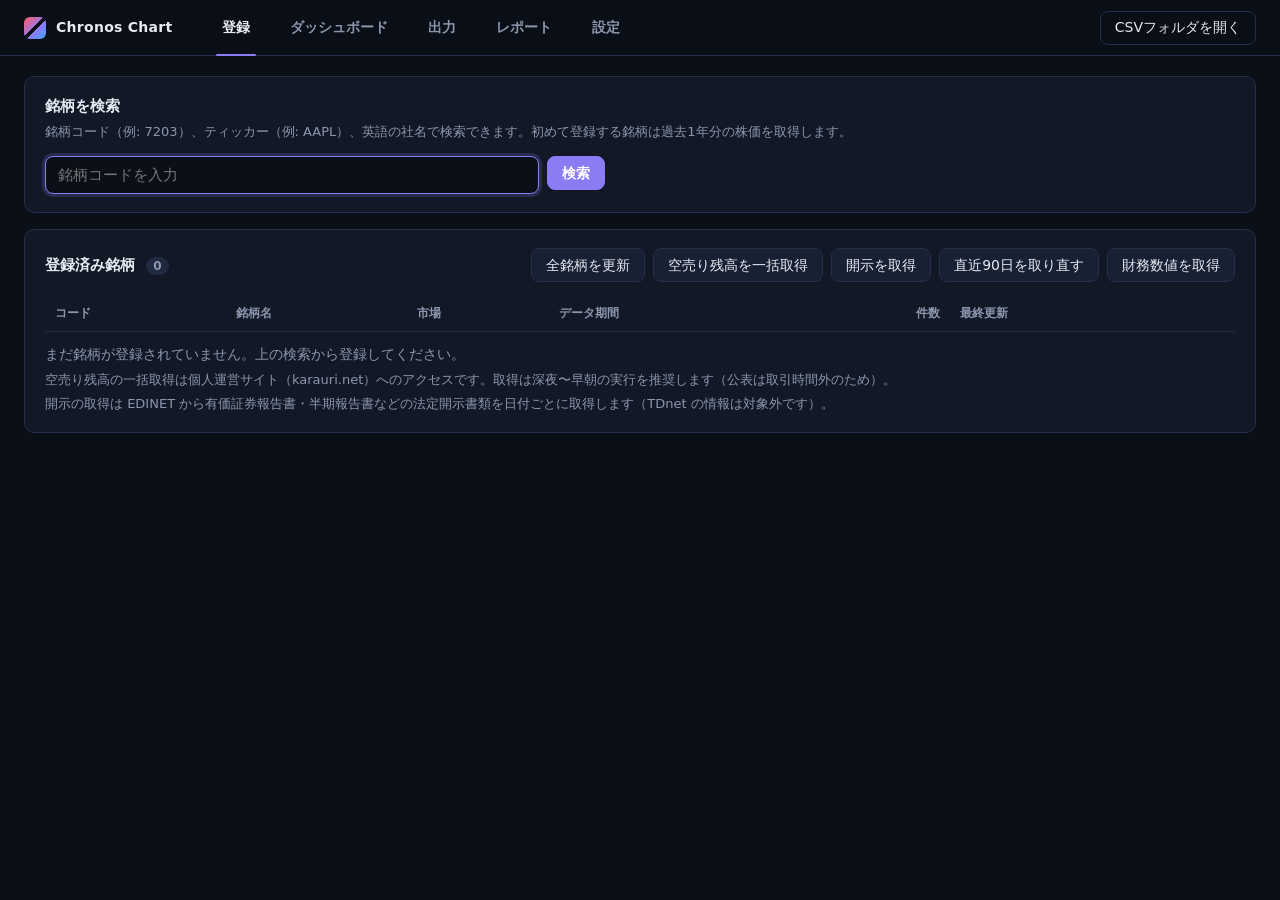
==== commit 96a2cb02: "P11-1〜P11-4: 財務数値（有報・半期報）の取り込み・保存・指標算出 EDINET の書類取得 API（type=5 の XBRL→CSV）から「主要な経営指標等の推移」を取り込み、 アプリ側" ====
--- a/web/index.html
+++ b/web/index.html
@@ -61,6 +61,7 @@
             <button class="btn" id="short-all" title="設定タブで karauri.net への連絡先を入力してください">空売り残高を一括取得</button>
             <button class="btn" id="disclosures-fetch" title="設定タブで EDINET の API キーを登録してください">開示を取得</button>
             <button class="btn" id="disclosures-redo" title="設定タブで EDINET の API キーを登録してください">直近90日を取り直す</button>
+            <button class="btn" id="financials-fetch" title="設定タブで EDINET の API キーを登録してください">財務数値を取得</button>
           </div>
         </div>
         <div class="table-wrap">
@@ -258,49 +259,66 @@
       </div>
 
       <div class="reports-grid">
-        <div class="panel">
-          <div class="panel-head">
-            <h2>AI分析レポートを作成</h2>
-            <p class="hint">送るのは銘柄情報・株価とテクニカル指標・EDINETの開示（本文は含まない）だけです。需給データ（空売り残高・貸借取引残高）は送信しません。</p>
-          </div>
-          <div class="field">
-            <label class="field-label" for="report-stock-select">銘柄</label>
-            <select class="input select" id="report-stock-select" aria-label="銘柄"></select>
-          </div>
-          <div class="field">
-            <span class="field-label">期間</span>
-            <div class="segmented" id="report-days">
-              <button data-days="20">直近20日</button>
-              <button data-days="60" class="is-active">直近60日</button>
-              <button data-days="120">直近120日</button>
-            </div>
-          </div>
-          <p class="notice" id="report-unavailable" hidden></p>
-          <div class="btn-row" id="report-unavailable-actions" hidden>
-            <button class="btn btn-sm" id="report-goto-settings">設定タブへ移動</button>
-          </div>
-          <button class="btn btn-primary btn-block" id="report-run" disabled>分析を実行</button>
-          <p class="hint">AI の出力は検証されていません。投資助言ではありません。</p>
-          <p class="hint">開示は EDINET の法定開示のみです。決算短信・業績修正（TDnet）は対象外です。</p>
-        </div>
-
-        <div class="panel">
+        <!-- 左: 作成パネルと一覧（P12-3で1カラムに束ねてプレビューと並べる） -->
+        <div class="reports-side">
+          <div class="panel">
+            <div class="panel-head">
+              <h2>AI分析レポートを作成</h2>
+              <p class="hint">送るのは銘柄情報・株価とテクニカル指標・EDINETの開示（本文は含まない）だけです。需給データ（空売り残高・貸借取引残高）は送信しません。</p>
+            </div>
+            <div class="field">
+              <label class="field-label" for="report-stock-select">銘柄</label>
+              <select class="input select" id="report-stock-select" aria-label="銘柄"></select>
+            </div>
+            <div class="field">
+              <span class="field-label">期間</span>
+              <div class="segmented" id="report-days">
+                <button data-days="20">直近20日</button>
+                <button data-days="60" class="is-active">直近60日</button>
+                <button data-days="120">直近120日</button>
+              </div>
+            </div>
+            <p class="notice" id="report-unavailable" hidden></p>
+            <div class="btn-row" id="report-unavailable-actions" hidden>
+              <button class="btn btn-sm" id="report-goto-settings">設定タブへ移動</button>
+            </div>
+            <button class="btn btn-primary btn-block" id="report-run" disabled>分析を実行</button>
+            <p class="hint">AI の出力は検証されていません。投資助言ではありません。</p>
+            <p class="hint">開示は EDINET の法定開示のみです。決算短信・業績修正（TDnet）は対象外です。</p>
+          </div>
+
+          <div class="panel">
+            <div class="panel-head row">
+              <h2>生成済みレポート</h2>
+              <button class="btn btn-ghost btn-sm" id="open-reports-folder">保存フォルダを開く</button>
+            </div>
+            <p class="hint">カードをクリックすると右側にプレビュー表示します。</p>
+            <ul class="report-cards" id="report-list"></ul>
+            <p class="empty" id="report-list-empty" hidden>まだレポートを作成していません。</p>
+          </div>
+        </div>
+
+        <!-- 右: 選択中レポートのプレビュー（P12-3。data/reports は配信できないので srcdoc で表示する） -->
+        <div class="panel reports-preview">
           <div class="panel-head row">
-            <h2>生成済みレポート</h2>
-            <button class="btn" id="open-reports-folder">保存フォルダを開く</button>
-          </div>
-          <div class="table-wrap">
-            <table class="table">
-              <thead>
-                <tr>
-                  <th>生成日時</th><th>銘柄</th><th>モデル</th>
-                  <th class="num">入力トークン</th><th class="num">出力トークン</th><th class="col-actions"></th>
-                </tr>
-              </thead>
-              <tbody id="report-list"></tbody>
-            </table>
-          </div>
-          <p class="empty" id="report-list-empty" hidden>まだレポートを作成していません。</p>
+            <h2>プレビュー</h2>
+            <button class="btn btn-sm" id="report-preview-open-browser" disabled>ブラウザで開く</button>
+          </div>
+          <dl class="quote-stats report-preview-meta" id="report-preview-meta" hidden>
+            <div><dt>銘柄</dt><dd id="report-preview-symbol"></dd></div>
+            <div><dt>生成日時</dt><dd id="report-preview-created"></dd></div>
+            <div><dt>モデル</dt><dd id="report-preview-model"></dd></div>
+            <div><dt>入力トークン</dt><dd id="report-preview-in"></dd></div>
+            <div><dt>出力トークン</dt><dd id="report-preview-out"></dd></div>
+          </dl>
+          <p class="empty big" id="report-preview-placeholder">レポートを作成すると、ここに表示されます</p>
+          <p class="notice" id="report-preview-error" hidden></p>
+          <div class="report-frame-wrap" id="report-preview-frame-wrap" hidden>
+            <!-- allow-scripts だけを許可する（同一オリジンは許可しない）。レポートに同梱した
+                 Lightweight Charts で株価チャートを描くため。allow-same-origin を一緒に付けると
+                 サンドボックスが実質無効になるので、絶対に足さないこと（SPEC §2.7.6） -->
+            <iframe class="report-frame" id="report-preview-frame" sandbox="allow-scripts" title="レポートのプレビュー"></iframe>
+          </div>
         </div>
       </div>
     </section>
--- a/web/css/style.css
+++ b/web/css/style.css
@@ -327,10 +327,41 @@
 .export-grid { display: grid; grid-template-columns: minmax(0, 1fr) 380px; gap: 16px; align-items: start; }
 @media (max-width: 1180px) { .export-grid { grid-template-columns: 1fr; } }
 
-/* ---------- レポート（P6-6） ---------- */
-.reports-grid { display: grid; grid-template-columns: minmax(0, 1fr) 380px; gap: 16px; align-items: start; margin-top: 16px; }
+/* ---------- レポート（P6-6・一覧＋プレビューは P12-3） ---------- */
+.reports-grid { display: grid; grid-template-columns: 380px minmax(0, 1fr); gap: 16px; align-items: start; margin-top: 16px; }
 @media (max-width: 1180px) { .reports-grid { grid-template-columns: 1fr; } }
 #report-quota-body .quote-stats { flex-wrap: wrap; gap: 20px 32px; margin: 0; }
+
+/* 左カラム（作成パネル＋一覧）。min-width: 0 が無いと内側の要素で横スクロールが起きうる */
+.reports-side { display: flex; flex-direction: column; gap: 16px; min-width: 0; }
+.reports-preview { display: flex; flex-direction: column; min-width: 0; }
+.report-preview-meta { flex-wrap: wrap; gap: 10px 28px; margin: 0 0 14px; }
+
+/* 生成済みレポートの一覧はカード形式（380px の左カラムに6列の表を収めようとすると
+   横スクロールが発生し、右端の操作ボタンが隠れてしまうため） */
+.report-cards { list-style: none; margin: 10px 0 0; padding: 0; display: flex; flex-direction: column; gap: 8px; min-width: 0; }
+.report-card {
+  display: flex; flex-direction: column; gap: 4px; min-width: 0;
+  padding: 10px 12px;
+  border: 1px solid var(--border); border-radius: 8px;
+  background: var(--surface-2);
+  cursor: pointer;
+}
+.report-card:hover { background: var(--surface-3); }
+.report-card:focus-visible { outline: 2px solid var(--accent); outline-offset: 2px; }
+.report-card.is-selected { border-color: var(--accent); background: rgba(139, 124, 246, 0.14); }
+.report-card-row { display: flex; align-items: center; justify-content: space-between; gap: 8px; min-width: 0; }
+.report-card-row .symbol { font-size: 13.5px; }
+.report-card-model {
+  min-width: 0; overflow: hidden; text-overflow: ellipsis; white-space: nowrap;
+  font-size: 12.5px;
+}
+.report-card-missing { margin: 0; color: var(--muted); font-size: 12px; }
+/* レポート本体は prefers-color-scheme に追従してダークでも描画されるので、
+   白い枠や余白は付けない（UI に白い縁取りが出てしまうため。P12-5 のフィードバック） */
+.report-frame-wrap { border-radius: var(--radius); overflow: hidden; }
+.report-frame { display: block; width: 100%; height: 70vh; border: 0; background: transparent; }
+@media (max-width: 900px) { .report-frame { height: 60vh; } }
 
 input[type="checkbox"], input[type="radio"] { accent-color: var(--accent); width: 15px; height: 15px; cursor: pointer; }
 .check-all { display: inline-flex; align-items: center; gap: 6px; color: var(--muted); font-size: 13px; cursor: pointer; }
